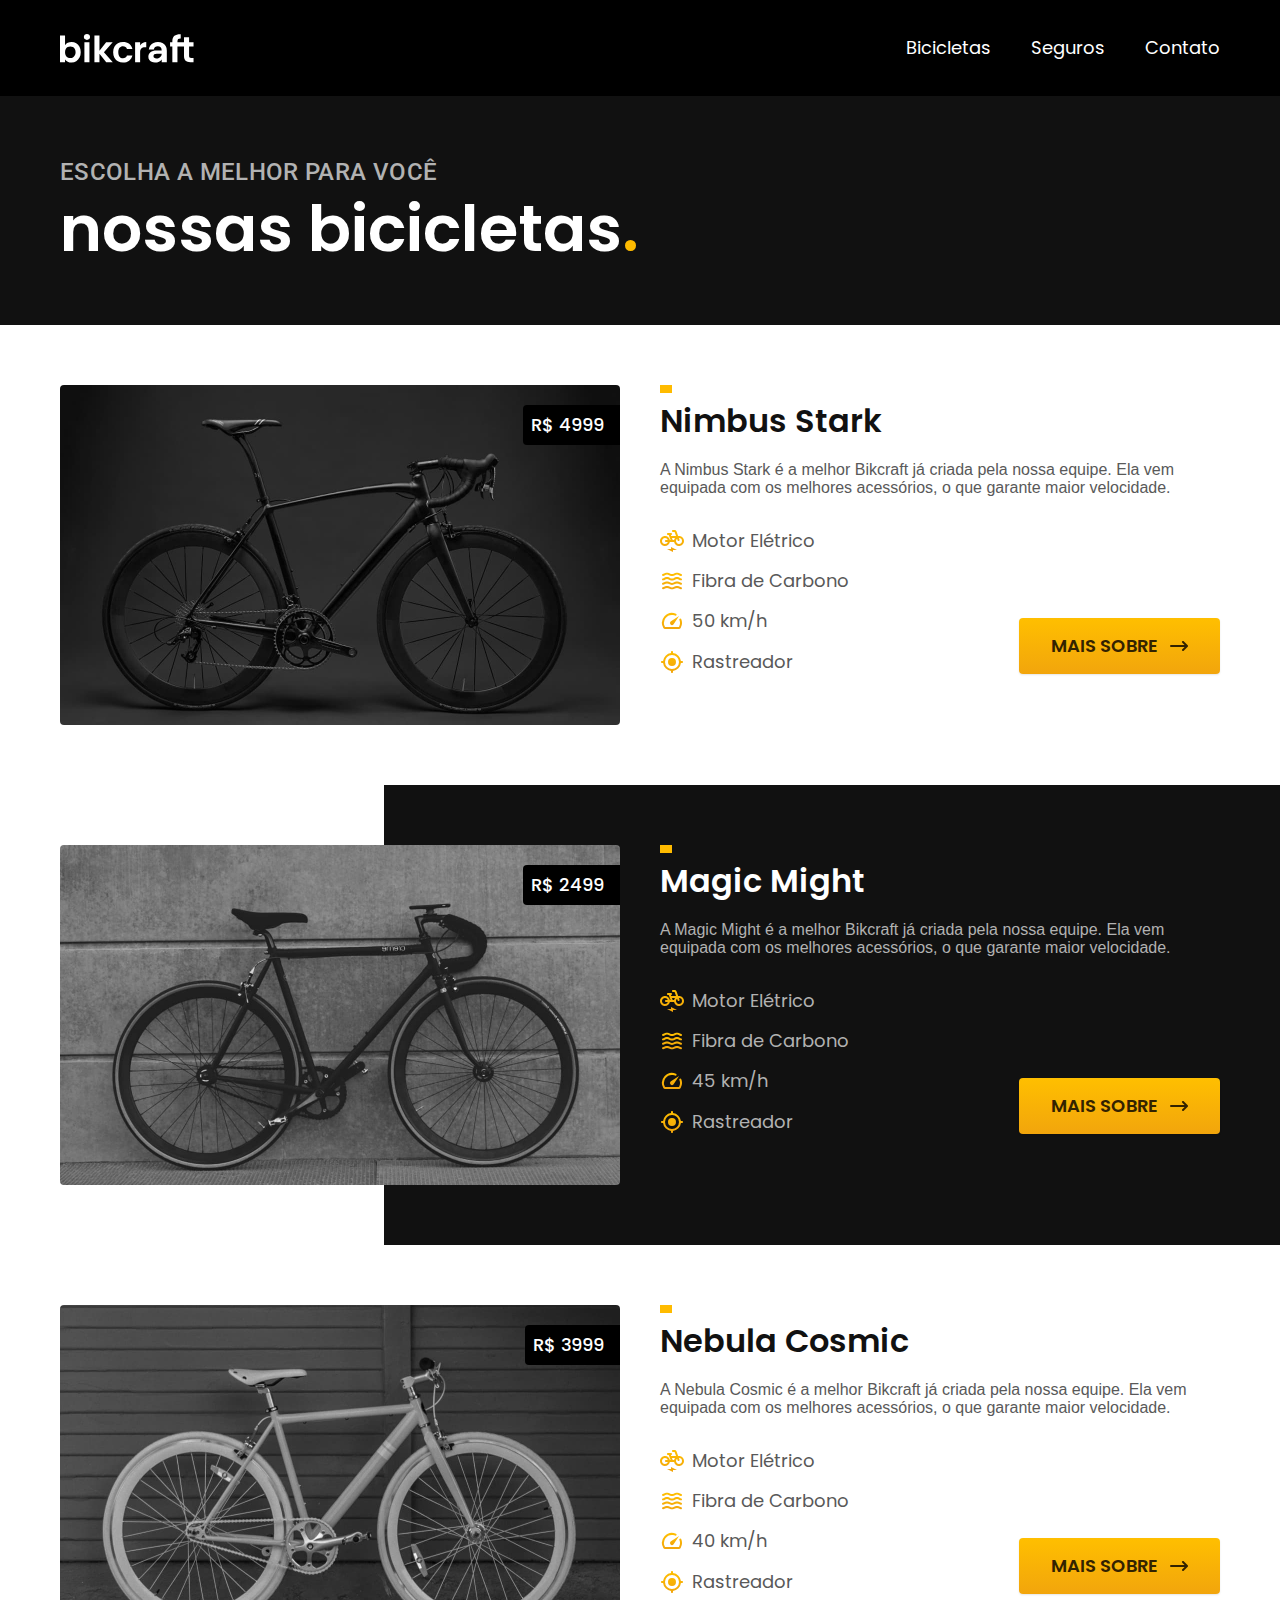
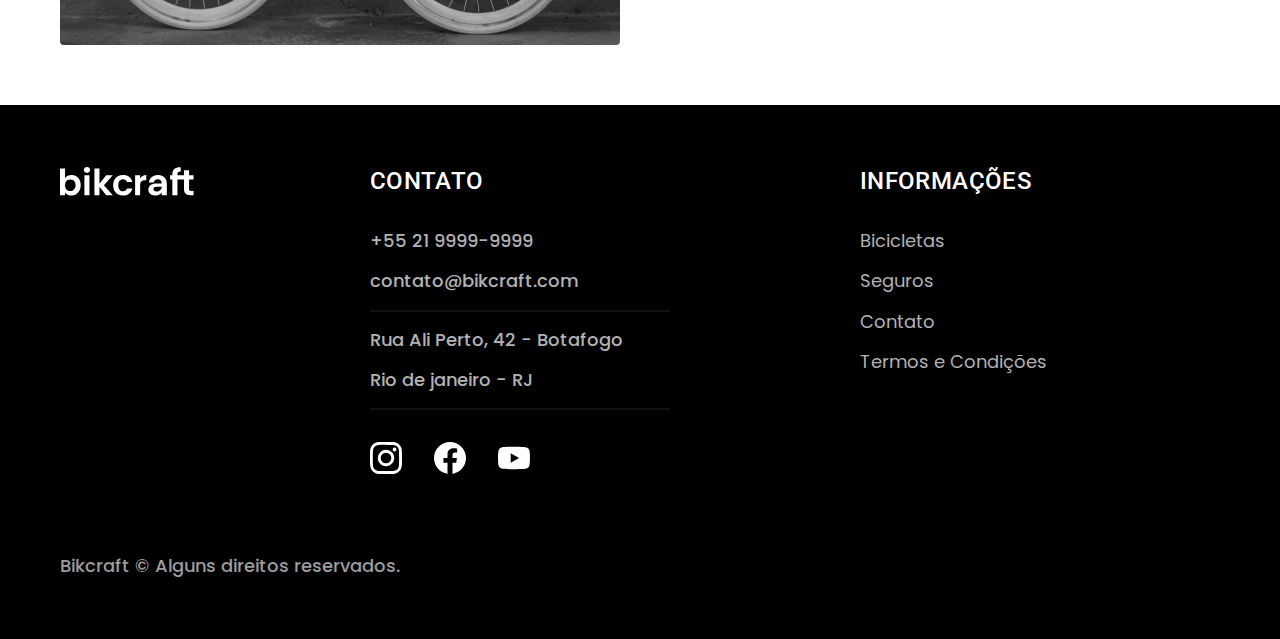
==== bicicletas.html @ 7839a2ee "Implementacao Pagina Bicicletas: HTML e CSS" ====
<!DOCTYPE html>

<!DOCTYPE html>
<html lang="en">
  <head>
    <meta charset="UTF-8" />
    <meta name="viewport" content="width=device-width, initial-scale=1.0" />
    <meta name="description" content="Termos e Condições" />
    <title>Bicicletas | Bikcraft</title>

    <link rel="stylesheet" href="./css/styles.css" />

    <link rel="preconnect" href="https://fonts.googleapis.com" />
    <link rel="preconnect" href="https://fonts.gstatic.com" crossorigin />
    <link
      href="https://fonts.googleapis.com/css2?family=Merriweather:ital,wght@1,900&family=Poppins:wght@400;600&family=Roboto:wght@400;500&display=swap"
      rel="stylesheet"
    />
  </head>

  <body id="bicicletas">
    <header class="header-bg">
      <div class="header container">
        <a href="./">
          <img src="./img/bikcraft.svg" alt="Bikcraft" />
        </a>

        <nav aria-label="primaria">
          <ul class="header-menu font-1-m cor-0">
            <li><a href="./bicicletas.html">Bicicletas</a></li>
            <li><a href="./seguros.html">Seguros</a></li>
            <li><a href="./contato.html">Contato</a></li>
          </ul>
        </nav>
      </div>
    </header>

    <main>
      <div class="titulo-bg">
        <div class="titulo container">
          <p class="font-2-l-b cor-5">Escolha a melhor para você</p>
          <h1 class="font-1-xxl cor-0">
            nossas bicicletas<span class="cor-p1">.</span>
          </h1>
        </div>
      </div>

      <div class="bicicletas container">
        <div class="bicicletas-imagem">
          <img src="./img/bicicletas/nimbus.jpg" alt="Bicicleta preta" />
          <span class="font-2-m cor-0">R$ 4999</span>
        </div>
        <div class="bicicletas-conteudo">
          <h2 class="font-1-xl">Nimbus Stark</h2>
          <p class="font-2-s cor-8">
            A Nimbus Stark é a melhor Bikcraft já criada pela nossa equipe.
            Ela vem equipada com os melhores acessórios, o que garante maior
            velocidade.
          </p>
          <ul class="font-1-m cor-8">
            <li>
              <img src="./img/icones/eletrica.svg" alt="" />
              Motor Elétrico
            </li>
            <li>
              <img src="./img/icones/carbono.svg" alt="" />
              Fibra de Carbono
            </li>
            <li>
              <img src="./img/icones/velocidade.svg" alt="" />
              50 km/h
            </li>
            <li>
              <img src="./img/icones/rastreador.svg" alt="" />
              Rastreador
            </li>
          </ul>
          <a class="botao seta" href=".bicicletas/nimbus.html">Mais Sobre</a>
        </div>
      </div>

      <div class="bicicletas-bg">
        <div class="bicicletas container">
          <div class="bicicletas-imagem">
            <img src="./img/bicicletas/magic.jpg" alt="Bicicleta preta" />
            <span class="font-2-m cor-0">R$ 2499</span>
          </div>
          <div class="bicicletas-conteudo">
            <h2 class="font-1-xl cor-0">Magic Might</h2>
            <p class="font-2-s cor-5">
              A Magic Might é a melhor Bikcraft já criada pela nossa equipe. Ela
              vem equipada com os melhores acessórios, o que garante maior
              velocidade.
            </p>
            <ul class="font-1-m cor-5">
              <li>
                <img src="./img/icones/eletrica.svg" alt="" />
                Motor Elétrico
              </li>
              <li>
                <img src="./img/icones/carbono.svg" alt="" />
                Fibra de Carbono
              </li>
              <li>
                <img src="./img/icones/velocidade.svg" alt="" />
                45 km/h
              </li>
              <li>
                <img src="./img/icones/rastreador.svg" alt="" />
                Rastreador
              </li>
            </ul>
            <a class="botao seta" href=".bicicletas/magic.html">Mais Sobre</a>
          </div>
        </div>
      </div>

      <div class="bicicletas container">
        <div class="bicicletas-imagem">
          <img src="./img/bicicletas/nebula.jpg" alt="Bicicleta preta" />
          <span class="font-2-m cor-0">R$ 3999</span>
        </div>
        <div class="bicicletas-conteudo">
          <h2 class="font-1-xl">Nebula Cosmic</h2>
          <p class="font-2-s cor-8">
            A Nebula Cosmic é a melhor Bikcraft já criada pela nossa equipe.
            Ela vem equipada com os melhores acessórios, o que garante maior
            velocidade.
          </p>
          <ul class="font-1-m cor-8">
            <li>
              <img src="./img/icones/eletrica.svg" alt="" />
              Motor Elétrico
            </li>
            <li>
              <img src="./img/icones/carbono.svg" alt="" />
              Fibra de Carbono
            </li>
            <li>
              <img src="./img/icones/velocidade.svg" alt="" />
              40 km/h
            </li>
            <li>
              <img src="./img/icones/rastreador.svg" alt="" />
              Rastreador
            </li>
          </ul>
          <a class="botao seta" href=".bicicletas/nebula.html">Mais Sobre</a>
        </div>
      </div>
    </main>

    <footer class="footer-bg">
      <div class="footer container">
        <img src="./img/bikcraft.svg" alt="Bikcraft" />
        <div class="footer-contato">
          <h3 class="font-2-l-b cor-0">Contato</h3>
          <ul class="font-2-m cor-5">
            <li><a href="tel:+552199999999">+55 21 9999-9999</a></li>
            <li>
              <a href="mailto:contato@bikcraft.com">contato@bikcraft.com</a>
            </li>
            <li>Rua Ali Perto, 42 - Botafogo</li>
            <li>Rio de janeiro - RJ</li>
          </ul>
          <div class="footer-redes">
            <a href="./">
              <img src="./img/redes/instagram.svg" alt="Instagram" />
            </a>
            <a href="./">
              <img src="./img/redes/facebook.svg" alt="Facebook" />
            </a>
            <a href="./">
              <img src="./img/redes/youtube.svg" alt="Youtube" />
            </a>
          </div>
        </div>
        <div class="footer-informacoes">
          <h3 class="font-2-l-b cor-0">Informações</h3>
          <nav>
            <ul class="font-1-m cor-5">
              <li><a href="./bicicletas.html">Bicicletas</a></li>
              <li><a href="./seguros.html">Seguros</a></li>
              <li><a href="./contato.html">Contato</a></li>
              <li><a href="./termos.html">Termos e Condições</a></li>
            </ul>
          </nav>
        </div>
        <p class="footer-copy font-2-m cor-6">
          Bikcraft © Alguns direitos reservados.
        </p>
      </div>
    </footer>
  </body>
</html>
---- css/styles.css ----
@import "./global/global.css";
@import "./utilidades/tipografia.css";
@import "./utilidades/cores.css";

@import "./global/header.css";
@import "./global/footer.css";

/*Utilidades*/
@import "./utilidades/componentes.css";

/* Home */
@import "./home/introducao.css";
@import "./home/tecnologia.css";
@import "./home/parceiros.css";
@import "./home/depoimento.css";

/* Bicicletas */
@import "./bicicletas/bicicletas-lista.css";
@import "./bicicletas/bicicletas.css";

/* Seguros */
@import "./seguros/seguros.css";

/* Termos */
@import "./termos/termos.css";
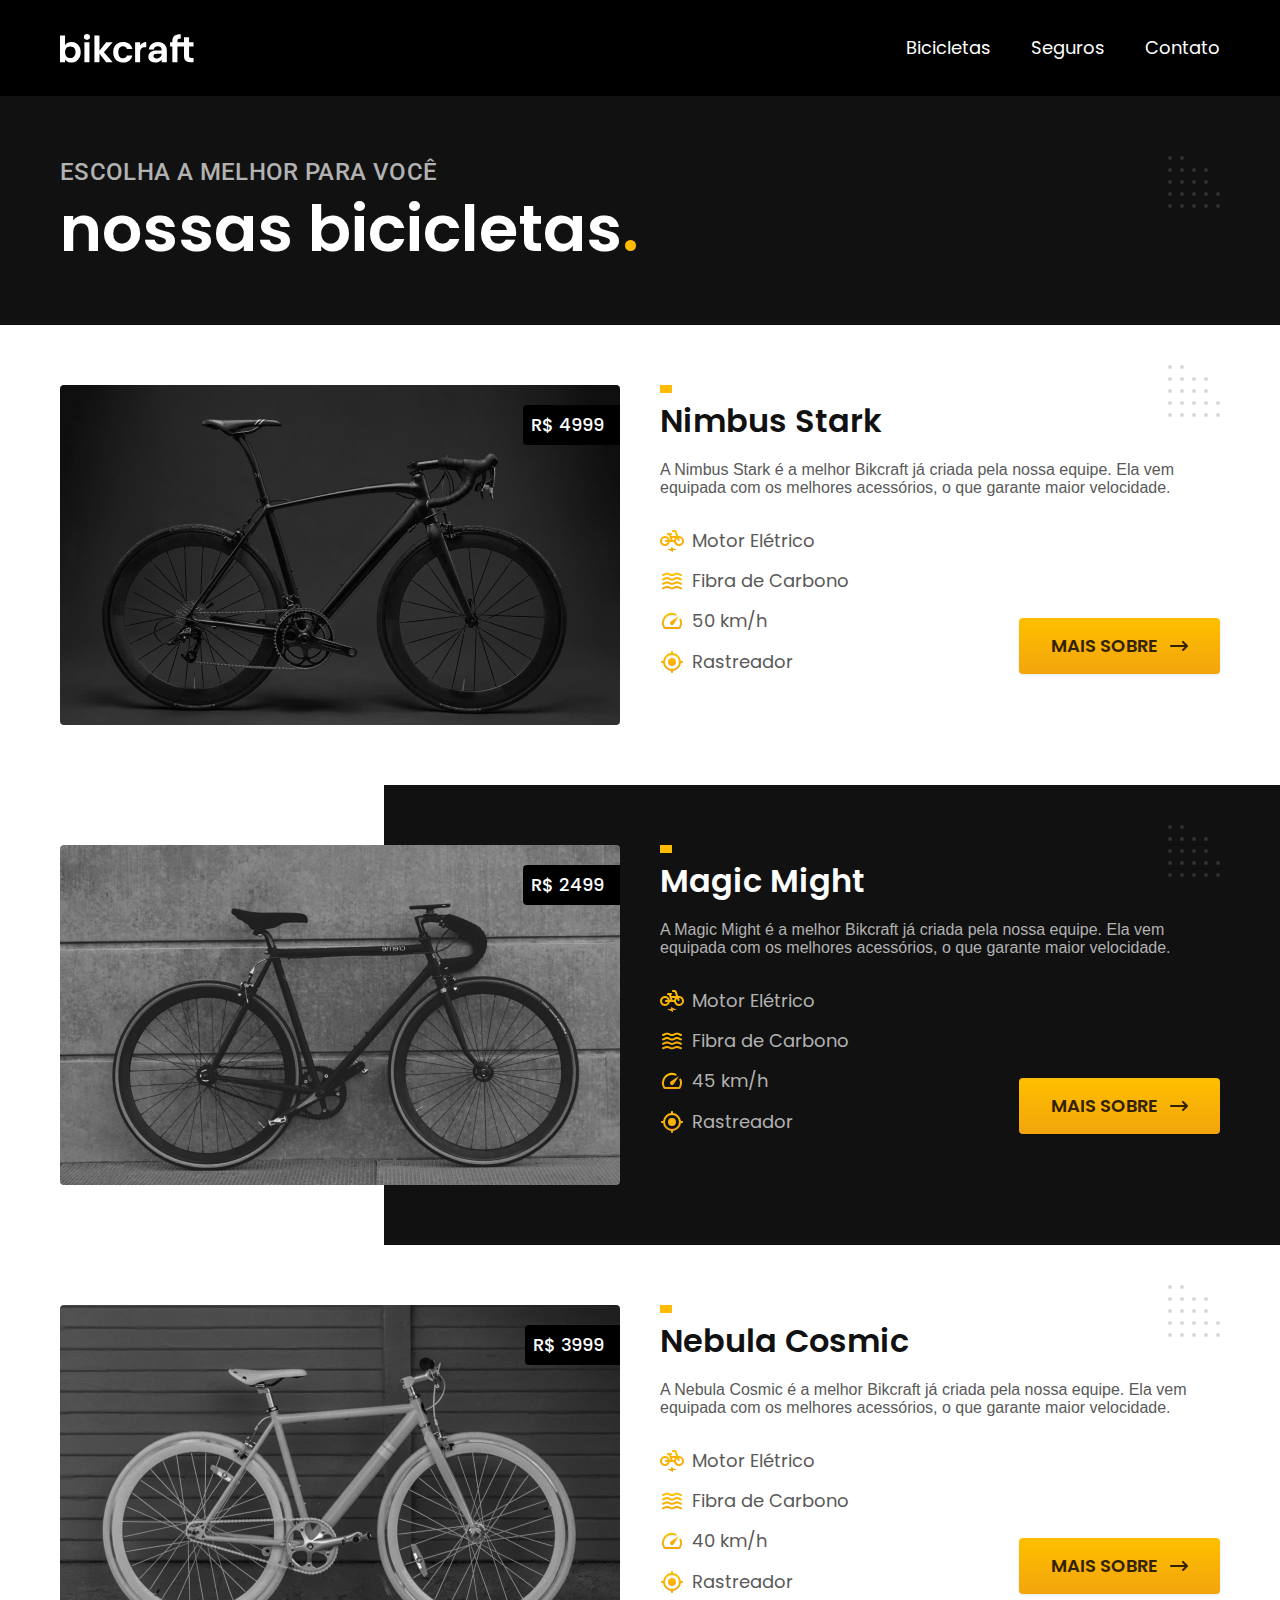
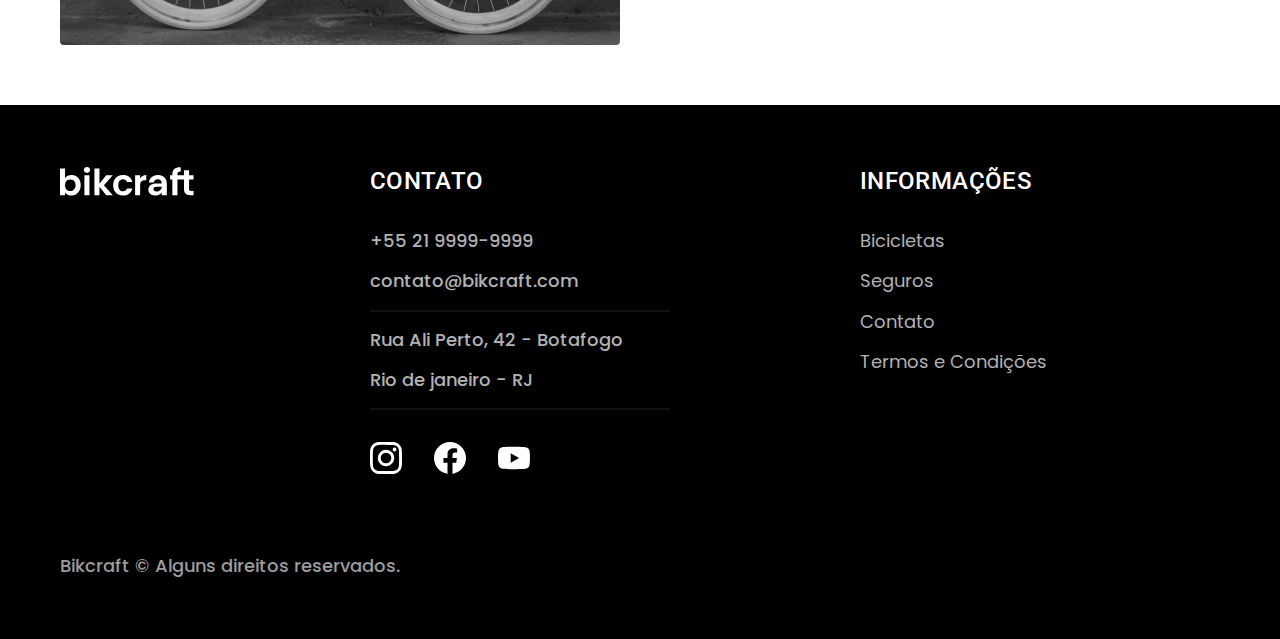
==== commit 86d0bb62: "Otimizacoes: HTML e CSS" ====
--- a/bicicletas.html
+++ b/bicicletas.html
@@ -8,10 +8,9 @@
     <meta name="description" content="Termos e Condições" />
     <title>Bicicletas | Bikcraft</title>
 
+    <link rel="preload" href="./css/styles.css" as="style" />
     <link rel="stylesheet" href="./css/styles.css" />
 
-    <link rel="preconnect" href="https://fonts.googleapis.com" />
-    <link rel="preconnect" href="https://fonts.gstatic.com" crossorigin />
     <link
       href="https://fonts.googleapis.com/css2?family=Merriweather:ital,wght@1,900&family=Poppins:wght@400;600&family=Roboto:wght@400;500&display=swap"
       rel="stylesheet"
@@ -22,7 +21,7 @@
     <header class="header-bg">
       <div class="header container">
         <a href="./">
-          <img src="./img/bikcraft.svg" alt="Bikcraft" />
+          <img src="./img/bikcraft.svg" width="136" height="32" alt="Bikcraft" />
         </a>
 
         <nav aria-label="primaria">
@@ -47,14 +46,14 @@
 
       <div class="bicicletas container">
         <div class="bicicletas-imagem">
-          <img src="./img/bicicletas/nimbus.jpg" alt="Bicicleta preta" />
+          <img src="./img/bicicletas/nimbus.jpg" width="1120" height="680" alt="Bicicleta preta" />
           <span class="font-2-m cor-0">R$ 4999</span>
         </div>
         <div class="bicicletas-conteudo">
           <h2 class="font-1-xl">Nimbus Stark</h2>
           <p class="font-2-s cor-8">
-            A Nimbus Stark é a melhor Bikcraft já criada pela nossa equipe.
-            Ela vem equipada com os melhores acessórios, o que garante maior
+            A Nimbus Stark é a melhor Bikcraft já criada pela nossa equipe. Ela
+            vem equipada com os melhores acessórios, o que garante maior
             velocidade.
           </p>
           <ul class="font-1-m cor-8">
@@ -75,14 +74,14 @@
               Rastreador
             </li>
           </ul>
-          <a class="botao seta" href=".bicicletas/nimbus.html">Mais Sobre</a>
+          <a class="botao seta" href="./bicicletas/nimbus.html">Mais Sobre</a>
         </div>
       </div>
 
       <div class="bicicletas-bg">
         <div class="bicicletas container">
           <div class="bicicletas-imagem">
-            <img src="./img/bicicletas/magic.jpg" alt="Bicicleta preta" />
+            <img src="./img/bicicletas/magic.jpg" width="1120" height="680" alt="Bicicleta preta" />
             <span class="font-2-m cor-0">R$ 2499</span>
           </div>
           <div class="bicicletas-conteudo">
@@ -110,21 +109,21 @@
                 Rastreador
               </li>
             </ul>
-            <a class="botao seta" href=".bicicletas/magic.html">Mais Sobre</a>
+            <a class="botao seta" href="./bicicletas/magic.html">Mais Sobre</a>
           </div>
         </div>
       </div>
 
       <div class="bicicletas container">
         <div class="bicicletas-imagem">
-          <img src="./img/bicicletas/nebula.jpg" alt="Bicicleta preta" />
+          <img src="./img/bicicletas/nebula.jpg" width="1120" height="680" alt="Bicicleta preta" />
           <span class="font-2-m cor-0">R$ 3999</span>
         </div>
         <div class="bicicletas-conteudo">
           <h2 class="font-1-xl">Nebula Cosmic</h2>
           <p class="font-2-s cor-8">
-            A Nebula Cosmic é a melhor Bikcraft já criada pela nossa equipe.
-            Ela vem equipada com os melhores acessórios, o que garante maior
+            A Nebula Cosmic é a melhor Bikcraft já criada pela nossa equipe. Ela
+            vem equipada com os melhores acessórios, o que garante maior
             velocidade.
           </p>
           <ul class="font-1-m cor-8">
@@ -145,14 +144,14 @@
               Rastreador
             </li>
           </ul>
-          <a class="botao seta" href=".bicicletas/nebula.html">Mais Sobre</a>
+          <a class="botao seta" href="./bicicletas/nebula.html">Mais Sobre</a>
         </div>
       </div>
     </main>
 
     <footer class="footer-bg">
       <div class="footer container">
-        <img src="./img/bikcraft.svg" alt="Bikcraft" />
+        <img src="./img/bikcraft.svg" width="136" height="32" alt="Bikcraft" />
         <div class="footer-contato">
           <h3 class="font-2-l-b cor-0">Contato</h3>
           <ul class="font-2-m cor-5">
@@ -165,13 +164,13 @@
           </ul>
           <div class="footer-redes">
             <a href="./">
-              <img src="./img/redes/instagram.svg" alt="Instagram" />
+              <img src="./img/redes/instagram.svg" width="32" height="32" alt="Instagram" />
             </a>
             <a href="./">
-              <img src="./img/redes/facebook.svg" alt="Facebook" />
+              <img src="./img/redes/facebook.svg" width="32" height="32" alt="Facebook" />
             </a>
             <a href="./">
-              <img src="./img/redes/youtube.svg" alt="Youtube" />
+              <img src="./img/redes/youtube.svg" width="32" height="32" alt="Youtube" />
             </a>
           </div>
         </div>
--- a/css/styles.css
+++ b/css/styles.css
@@ -7,6 +7,7 @@
 
 /*Utilidades*/
 @import "./utilidades/componentes.css";
+@import "./utilidades/formulario.css";
 
 /* Home */
 @import "./home/introducao.css";
@@ -18,8 +19,21 @@
 @import "./bicicletas/bicicletas-lista.css";
 @import "./bicicletas/bicicletas.css";
 
+/* Bicicleta */
+@import "./bicicleta/bicicleta.css";
+@import "./bicicleta/seguro.css";
+
 /* Seguros */
 @import "./seguros/seguros.css";
+@import "./seguros/vantagens.css";
+@import "./seguros/perguntas.css";
+
+/* Contato */
+@import "./contato/contato.css";
+@import "./contato/lojas.css";
+
+/* Orcamento */
+@import "./orcamento/orcamento.css";
 
 /* Termos */
 @import "./termos/termos.css";--- a/css/styles.css
+++ b/css/styles.css
@@ -7,6 +7,7 @@
 
 /*Utilidades*/
 @import "./utilidades/componentes.css";
+@import "./utilidades/formulario.css";
 
 /* Home */
 @import "./home/introducao.css";
@@ -18,8 +19,21 @@
 @import "./bicicletas/bicicletas-lista.css";
 @import "./bicicletas/bicicletas.css";
 
+/* Bicicleta */
+@import "./bicicleta/bicicleta.css";
+@import "./bicicleta/seguro.css";
+
 /* Seguros */
 @import "./seguros/seguros.css";
+@import "./seguros/vantagens.css";
+@import "./seguros/perguntas.css";
+
+/* Contato */
+@import "./contato/contato.css";
+@import "./contato/lojas.css";
+
+/* Orcamento */
+@import "./orcamento/orcamento.css";
 
 /* Termos */
 @import "./termos/termos.css";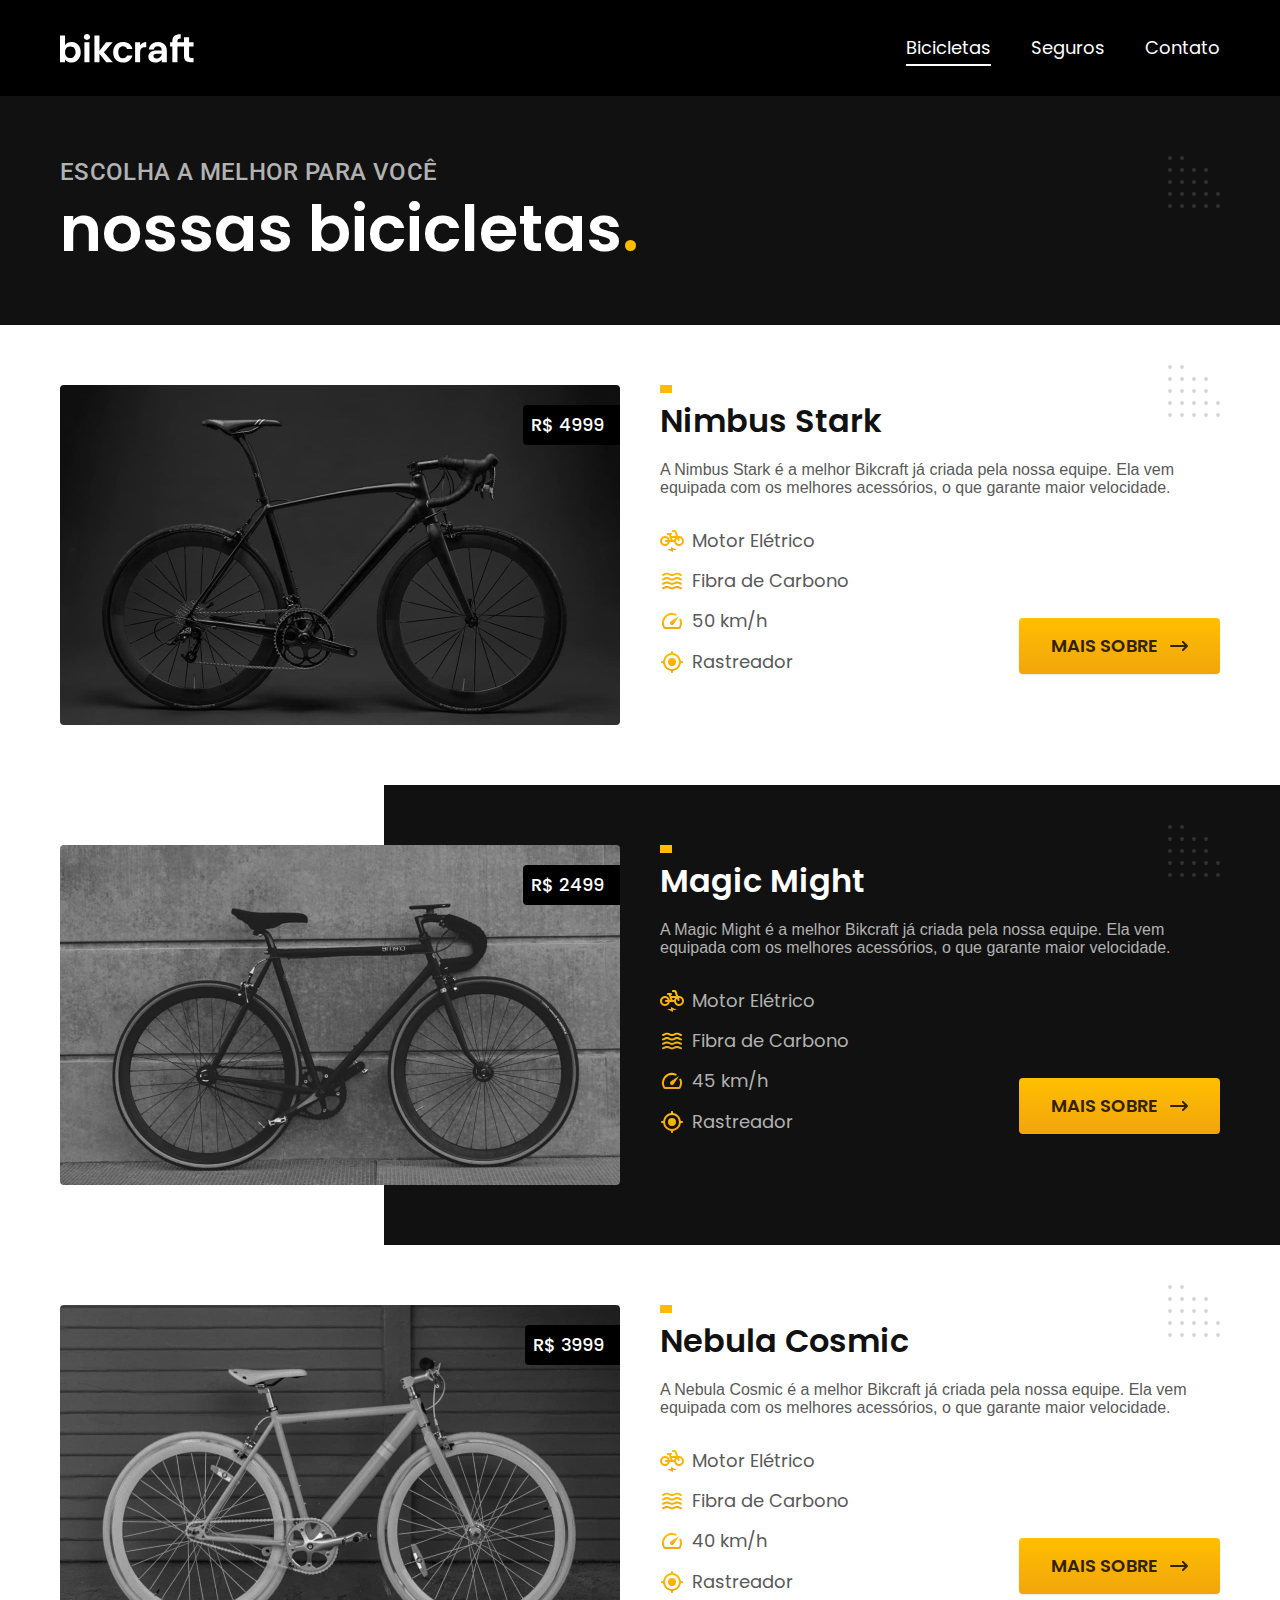
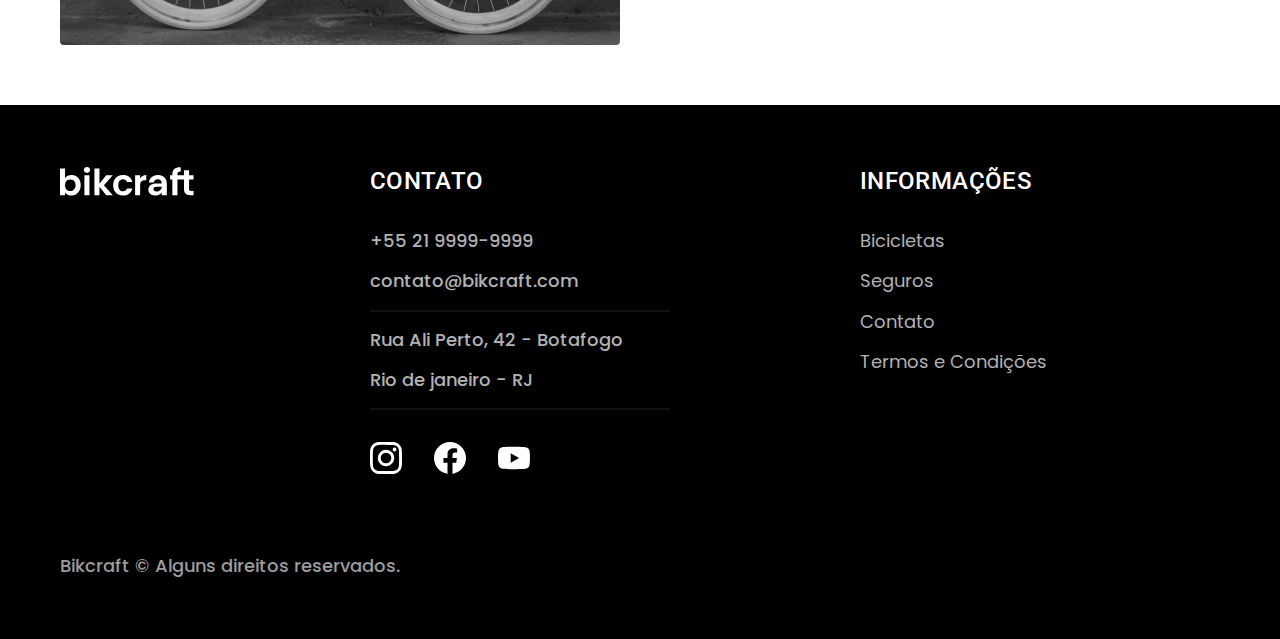
==== commit 6976f51e: "Implementacao: JS, HTML e CSS" ====
--- a/bicicletas.html
+++ b/bicicletas.html
@@ -1,5 +1,3 @@
-<!DOCTYPE html>
-
 <!DOCTYPE html>
 <html lang="en">
   <head>
@@ -15,6 +13,8 @@
       href="https://fonts.googleapis.com/css2?family=Merriweather:ital,wght@1,900&family=Poppins:wght@400;600&family=Roboto:wght@400;500&display=swap"
       rel="stylesheet"
     />
+
+    <script>document.documentElement.classList.add('js');</script>
   </head>
 
   <body id="bicicletas">
@@ -190,5 +190,7 @@
         </p>
       </div>
     </footer>
+
+    <script src="./js/script.js"></script>
   </body>
 </html>
--- a/css/styles.css
+++ b/css/styles.css
@@ -1,6 +1,7 @@
 @import "./global/global.css";
 @import "./utilidades/tipografia.css";
 @import "./utilidades/cores.css";
+@import "./utilidades/animacao.css";
 
 @import "./global/header.css";
 @import "./global/footer.css";
--- a/css/styles.css
+++ b/css/styles.css
@@ -1,6 +1,7 @@
 @import "./global/global.css";
 @import "./utilidades/tipografia.css";
 @import "./utilidades/cores.css";
+@import "./utilidades/animacao.css";
 
 @import "./global/header.css";
 @import "./global/footer.css";
